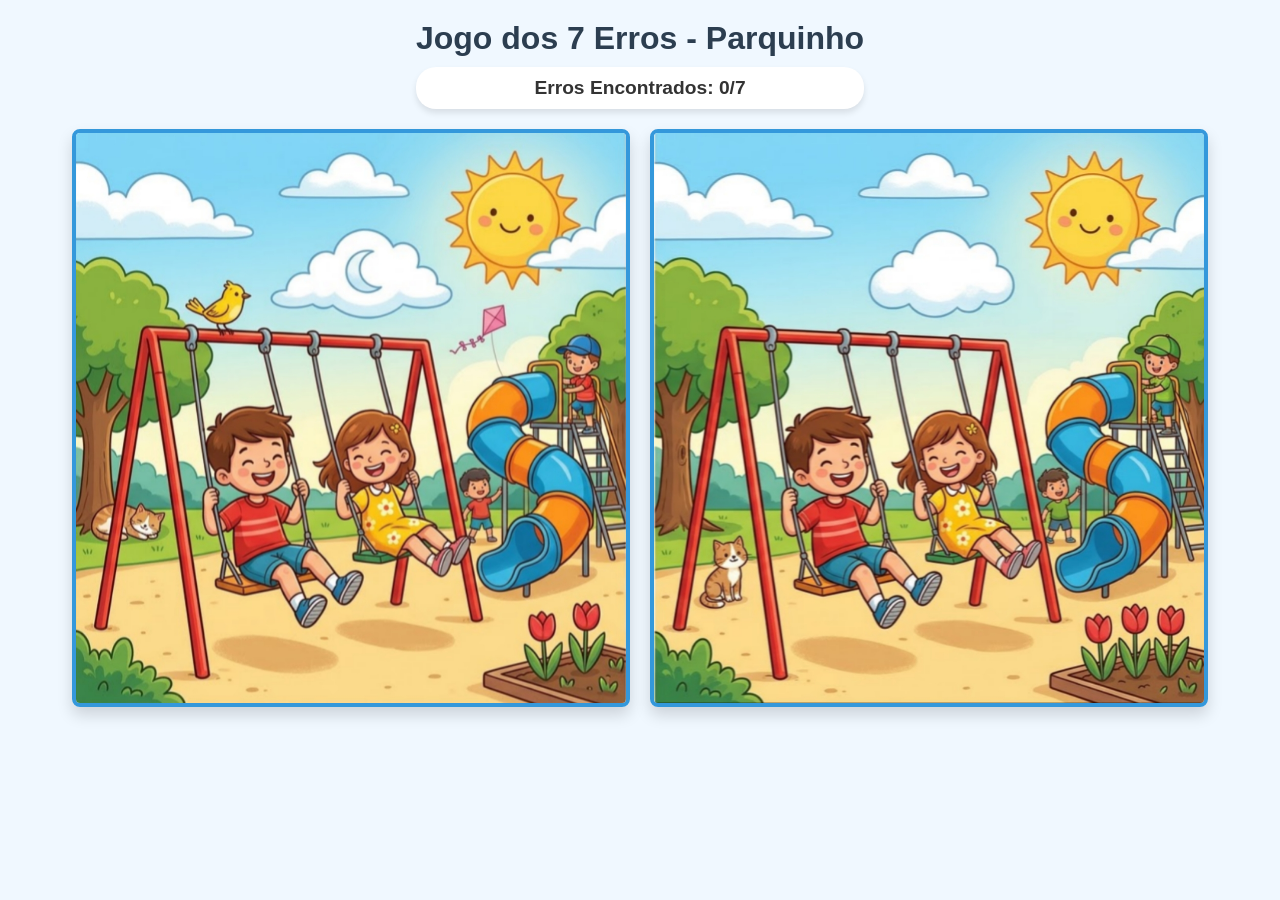
==== index.html @ 4520d987 "logica errada ainda" ====
<!DOCTYPE html>
<html lang="pt-BR">
<head>
    <meta charset="UTF-8">
    <meta name="viewport" content="width=device-width, initial-scale=1.0">
    <title>Jogo dos 7 Erros - Projeto Escolar</title>
    <link rel="stylesheet" href="CSS/style.css">
</head>
<body>

    <header>
        <h1>Jogo dos 7 Erros - Parquinho</h1>
        <div class="placar">
            <p>Erros Encontrados: <span id="contador">0</span>/7</p>
        </div>
    </header>

    <main class="container-jogo">
        <!-- Imagem Esquerda (Original) -->
        <div class="caixa-imagem" id="caixa-esquerda">
            <img src="Imagem/Esquerda.jpg" alt="Cena Original Esquerda" id="img-esquerda">
            <!-- Os marcadores vermelhos/verdes dos erros encontrados vão ser criados via JavaScript aqui -->
        </div>

        <!-- Imagem Direita (Com alterações) -->
        <div class="caixa-imagem" id="caixa-direita">
            <img src="Imagem/Direita.jpg" alt="Cena com Erros Direita" id="img-direita">
            <!-- Os marcadores vermelhos/verdes dos erros encontrados vão ser criados via JavaScript aqui -->
        </div>
    </main>

    <!-- Script carregado no final do body -->
    <script src="logica.js"></script>
</body>
</html>
---- CSS/style.css ----
/* Reset básico para remover margens padrão */
* {
    margin: 0;
    padding: 0;
    box-sizing: border-box;
    font-family: 'Segoe UI', Tahoma, Geneva, Verdana, sans-serif;
}

body {
    background-color: #f0f8ff;
    color: #333;
    display: flex;
    flex-direction: column;
    align-items: center;
    min-height: 100vh;
    padding: 20px;
}

header {
    text-align: center;
    margin-bottom: 20px;
}

h1 {
    color: #2c3e50;
    margin-bottom: 10px;
}

.placar {
    background-color: #ffffff;
    padding: 10px 20px;
    border-radius: 20px;
    box-shadow: 0 4px 6px rgba(0, 0, 0, 0.1);
    font-size: 1.2rem;
    font-weight: bold;
}

/* Alinha as duas imagens lado a lado */
.container-jogo {
    display: flex;
    flex-direction: row;
    gap: 20px;
    justify-content: center;
    align-items: center;
    max-width: 1200px;
    width: 100%;
}

/* Caixa que segura cada imagem e os círculos dos erros */
.caixa-imagem {
    position: relative; /* Importante para posicionar os marcadores de erro */
    cursor: pointer;
    border: 4px solid #3498db;
    border-radius: 8px;
    overflow: hidden;
    box-shadow: 0 8px 15px rgba(0, 0, 0, 0.15);
}

.caixa-imagem img {
    display: block;
    width: 100%;
    max-width: 550px; /* Garante que caibam duas imagens lado a lado */
    height: auto;
    user-select: none; /* Evita arrastar a imagem com o mouse */
}

/* Estilo do círculo que aparece quando acerta o erro */
.marcador-erro {
    position: absolute;
    border: 3px solid #e74c3c;
    background-color: rgba(231, 76, 60, 0.3);
    border-radius: 50%;
    transform: translate(-50%, -50%); /* Centraliza o círculo no ponto exato */
    pointer-events: none; /* Deixa o clique passar através do marcador */
    animation: pulso 0.4s ease-out;
}

@keyframes pulso {
    0% { transform: translate(-50%, -50%) scale(0.5); opacity: 0; }
    100% { transform: translate(-50%, -50%) scale(1); opacity: 1; }
}
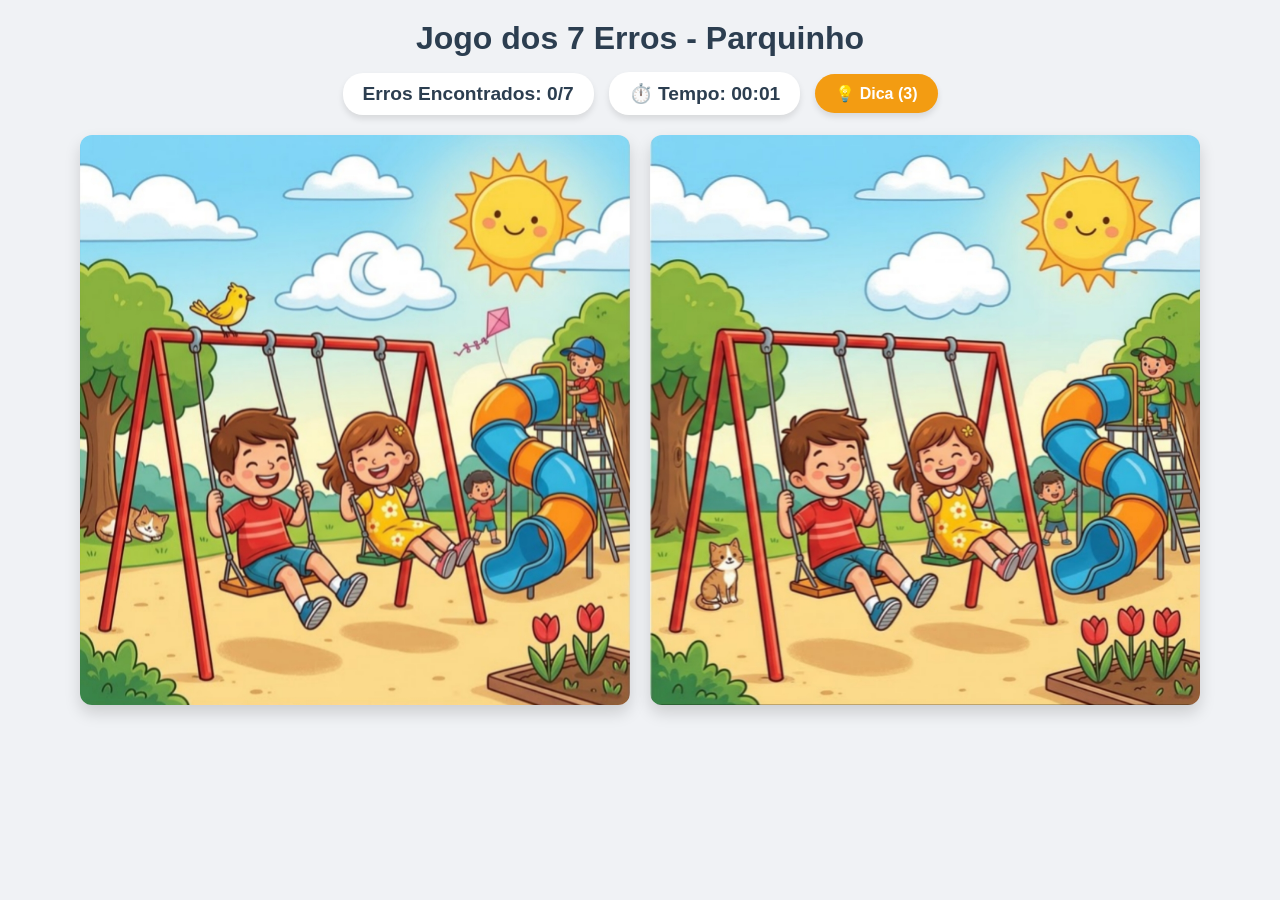
==== commit 1e66bb8a: "Deu certoo" ====
--- a/index.html
+++ b/index.html
@@ -3,33 +3,47 @@
 <head>
     <meta charset="UTF-8">
     <meta name="viewport" content="width=device-width, initial-scale=1.0">
-    <title>Jogo dos 7 Erros - Projeto Escolar</title>
+    <title>Jogo dos 7 Erros</title>
     <link rel="stylesheet" href="CSS/style.css">
 </head>
 <body>
 
     <header>
         <h1>Jogo dos 7 Erros - Parquinho</h1>
-        <div class="placar">
-            <p>Erros Encontrados: <span id="contador">0</span>/7</p>
+        <div class="painel-topo">
+            <div class="placar">
+                <p>Erros Encontrados: <span id="contador">0</span>/7</p>
+            </div>
+            <div class="cronometro">
+                <p>⏱️ Tempo: <span id="tempo">00:00</span></p>
+            </div>
+            <button id="btn-dica" onclick="usarDica()" class="btn-dica">💡 Dica (<span id="qtd-dicas">3</span>)</button>
         </div>
     </header>
 
     <main class="container-jogo">
-        <!-- Imagem Esquerda (Original) -->
-        <div class="caixa-imagem" id="caixa-esquerda">
-            <img src="Imagem/Esquerda.jpg" alt="Cena Original Esquerda" id="img-esquerda">
-            <!-- Os marcadores vermelhos/verdes dos erros encontrados vão ser criados via JavaScript aqui -->
+        <div id="caixa-esquerda" class="caixa-imagem">
+            <img src="Imagem/Esquerda.jpg" alt="Imagem Original">
         </div>
-
-        <!-- Imagem Direita (Com alterações) -->
-        <div class="caixa-imagem" id="caixa-direita">
-            <img src="Imagem/Direita.jpg" alt="Cena com Erros Direita" id="img-direita">
-            <!-- Os marcadores vermelhos/verdes dos erros encontrados vão ser criados via JavaScript aqui -->
+        
+        <div id="caixa-direita" class="caixa-imagem">
+            <img src="Imagem/Direita.jpg" alt="Imagem com Erros">
         </div>
     </main>
 
-    <!-- Script carregado no final do body -->
+    <!-- Janela Modal de Parabéns -->
+    <div id="modal-vitoria" class="modal-escondida">
+        <div class="modal-conteudo">
+            <div class="modal-icone">🎉</div>
+            <h2>Parabéns!</h2>
+            <p>Encontraste todos os 7 erros do jogo!</p>
+            <button onclick="reiniciarJogo()" class="btn-reiniciar">Jogar Novamente</button>
+        </div>
+    </div>
+
+    <!-- Canvas para os Confetes -->
+    <canvas id="canvas-confetes"></canvas>
+
     <script src="logica.js"></script>
 </body>
 </html>
--- a/CSS/style.css
+++ b/CSS/style.css
@@ -1,4 +1,3 @@
-/* Reset básico para remover margens padrão */
 * {
     margin: 0;
     padding: 0;
@@ -7,7 +6,7 @@
 }
 
 body {
-    background-color: #f0f8ff;
+    background-color: #f0f2f5;
     color: #333;
     display: flex;
     flex-direction: column;
@@ -23,59 +22,183 @@
 
 h1 {
     color: #2c3e50;
-    margin-bottom: 10px;
-}
-
-.placar {
+    margin-bottom: 15px;
+}
+
+.painel-topo {
+    display: flex;
+    gap: 15px;
+    align-items: center;
+    justify-content: center;
+    flex-wrap: wrap;
+}
+
+.placar, .cronometro {
     background-color: #ffffff;
     padding: 10px 20px;
     border-radius: 20px;
     box-shadow: 0 4px 6px rgba(0, 0, 0, 0.1);
     font-size: 1.2rem;
     font-weight: bold;
-}
-
-/* Alinha as duas imagens lado a lado */
+    color: #2c3e50;
+}
+
+.btn-dica {
+    background-color: #f39c12;
+    color: white;
+    border: none;
+    padding: 10px 20px;
+    font-size: 1rem;
+    font-weight: bold;
+    border-radius: 20px;
+    cursor: pointer;
+    box-shadow: 0 4px 6px rgba(0, 0, 0, 0.1);
+    transition: background-color 0.2s, transform 0.1s;
+}
+
+.btn-dica:hover {
+    background-color: #d35400;
+    transform: scale(1.05);
+}
+
+.btn-dica:disabled {
+    background-color: #bdc3c7;
+    cursor: not-allowed;
+    transform: none;
+}
+
+/* Área das Imagens */
 .container-jogo {
     display: flex;
-    flex-direction: row;
     gap: 20px;
     justify-content: center;
+    max-width: 1200px;
+    width: 100%;
+}
+
+.caixa-imagem {
+    position: relative;
+    flex: 1;
+    max-width: 550px;
+    border-radius: 12px;
+    overflow: hidden;
+    box-shadow: 0 8px 16px rgba(0, 0, 0, 0.15);
+    cursor: crosshair;
+}
+
+.caixa-imagem img {
+    width: 100%;
+    height: auto;
+    display: block;
+    user-select: none;
+}
+
+/* Bolinha Vermelha do Erro Encontrado */
+.marcador-erro {
+    border: 3px solid #e74c3c;
+    border-radius: 50%;
+    box-shadow: 0 0 10px rgba(231, 76, 60, 0.8), inset 0 0 10px rgba(231, 76, 60, 0.5);
+    animation: surgimento 0.3s ease-out;
+}
+
+@keyframes surgimento {
+    0% { transform: translate(-50%, -50%) scale(0); }
+    80% { transform: translate(-50%, -50%) scale(1.2); }
+    100% { transform: translate(-50%, -50%) scale(1); }
+}
+
+/* Efeito Amarelo Piscante da Dica */
+.marcador-dica {
+    position: absolute;
+    border: 3px dashed #f1c40f;
+    background-color: rgba(241, 196, 15, 0.4);
+    border-radius: 50%;
+    transform: translate(-50%, -50%);
+    pointer-events: none;
+    animation: piscar 1s infinite alternate;
+}
+
+@keyframes piscar {
+    0% { transform: translate(-50%, -50%) scale(0.9); opacity: 0.6; }
+    100% { transform: translate(-50%, -50%) scale(1.2); opacity: 1; }
+}
+
+/* Modal de Vitória */
+.modal-escondida {
+    display: none;
+    position: fixed;
+    top: 0;
+    left: 0;
+    width: 100%;
+    height: 100%;
+    background: rgba(0, 0, 0, 0.6);
+    backdrop-filter: blur(4px);
+    justify-content: center;
     align-items: center;
-    max-width: 1200px;
-    width: 100%;
-}
-
-/* Caixa que segura cada imagem e os círculos dos erros */
-.caixa-imagem {
-    position: relative; /* Importante para posicionar os marcadores de erro */
+    z-index: 100;
+}
+
+.modal-escondida.ativa {
+    display: flex;
+}
+
+.modal-conteudo {
+    background: #ffffff;
+    padding: 30px 40px;
+    border-radius: 20px;
+    text-align: center;
+    box-shadow: 0 15px 30px rgba(0, 0, 0, 0.3);
+    animation: popup 0.4s cubic-bezier(0.175, 0.885, 0.32, 1.275);
+    max-width: 90%;
+    width: 400px;
+}
+
+.modal-icone {
+    font-size: 3.5rem;
+    margin-bottom: 10px;
+}
+
+.modal-conteudo h2 {
+    color: #2c3e50;
+    font-size: 2rem;
+    margin-bottom: 10px;
+}
+
+.modal-conteudo p {
+    color: #555;
+    font-size: 1.1rem;
+    margin-bottom: 25px;
+}
+
+.btn-reiniciar {
+    background: linear-gradient(135deg, #2ecc71, #27ae60);
+    color: white;
+    border: none;
+    padding: 12px 28px;
+    font-size: 1.1rem;
+    font-weight: bold;
+    border-radius: 50px;
     cursor: pointer;
-    border: 4px solid #3498db;
-    border-radius: 8px;
-    overflow: hidden;
-    box-shadow: 0 8px 15px rgba(0, 0, 0, 0.15);
-}
-
-.caixa-imagem img {
-    display: block;
-    width: 100%;
-    max-width: 550px; /* Garante que caibam duas imagens lado a lado */
-    height: auto;
-    user-select: none; /* Evita arrastar a imagem com o mouse */
-}
-
-/* Estilo do círculo que aparece quando acerta o erro */
-.marcador-erro {
-    position: absolute;
-    border: 3px solid #e74c3c;
-    background-color: rgba(231, 76, 60, 0.3);
-    border-radius: 50%;
-    transform: translate(-50%, -50%); /* Centraliza o círculo no ponto exato */
-    pointer-events: none; /* Deixa o clique passar através do marcador */
-    animation: pulso 0.4s ease-out;
-}
-
-@keyframes pulso {
-    0% { transform: translate(-50%, -50%) scale(0.5); opacity: 0; }
-    100% { transform: translate(-50%, -50%) scale(1); opacity: 1; }
+    box-shadow: 0 4px 12px rgba(46, 204, 113, 0.4);
+    transition: transform 0.2s, box-shadow 0.2s;
+}
+
+.btn-reiniciar:hover {
+    transform: translateY(-2px);
+    box-shadow: 0 6px 15px rgba(46, 204, 113, 0.5);
+}
+
+#canvas-confetes {
+    position: fixed;
+    top: 0;
+    left: 0;
+    width: 100%;
+    height: 100%;
+    pointer-events: none;
+    z-index: 99;
+}
+
+@keyframes popup {
+    0% { transform: scale(0.5); opacity: 0; }
+    100% { transform: scale(1); opacity: 1; }
 }
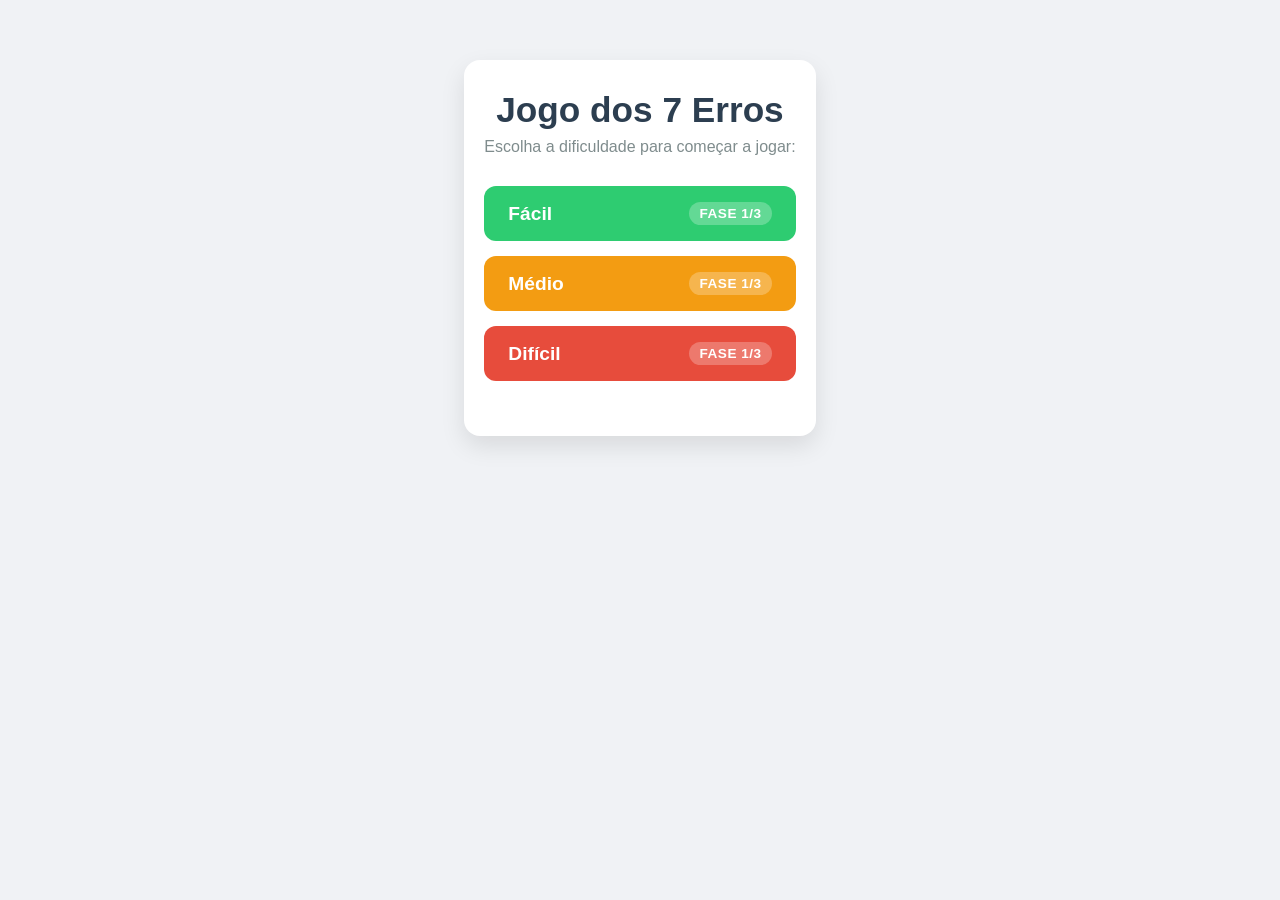
==== commit d9a7a355: "up" ====
--- a/index.html
+++ b/index.html
@@ -3,47 +3,32 @@
 <head>
     <meta charset="UTF-8">
     <meta name="viewport" content="width=device-width, initial-scale=1.0">
-    <title>Jogo dos 7 Erros</title>
+    <title>Jogo dos 7 Erros - Menu</title>
     <link rel="stylesheet" href="CSS/style.css">
 </head>
 <body>
 
-    <header>
-        <h1>Jogo dos 7 Erros - Parquinho</h1>
-        <div class="painel-topo">
-            <div class="placar">
-                <p>Erros Encontrados: <span id="contador">0</span>/7</p>
-            </div>
-            <div class="cronometro">
-                <p>⏱️ Tempo: <span id="tempo">00:00</span></p>
-            </div>
-            <button id="btn-dica" onclick="usarDica()" class="btn-dica">💡 Dica (<span id="qtd-dicas">3</span>)</button>
-        </div>
-    </header>
+  <main class="container-menu">
+    <h1 class="titulo-menu">Jogo dos 7 Erros</h1>
+    <p class="subtitulo-menu">Escolha a dificuldade para começar a jogar:</p>
 
-    <main class="container-jogo">
-        <div id="caixa-esquerda" class="caixa-imagem">
-            <img src="Imagem/Esquerda.jpg" alt="Imagem Original">
-        </div>
-        
-        <div id="caixa-direita" class="caixa-imagem">
-            <img src="Imagem/Direita.jpg" alt="Imagem com Erros">
-        </div>
-    </main>
+    <div class="menu-niveis">
+        <a href="facil.html" class="btn-nivel btn-facil">
+            <span>Fácil</span>
+            <span class="badge-nivel">Fase 1/3</span>
+        </a>
 
-    <!-- Janela Modal de Parabéns -->
-    <div id="modal-vitoria" class="modal-escondida">
-        <div class="modal-conteudo">
-            <div class="modal-icone">🎉</div>
-            <h2>Parabéns!</h2>
-            <p>Encontraste todos os 7 erros do jogo!</p>
-            <button onclick="reiniciarJogo()" class="btn-reiniciar">Jogar Novamente</button>
+        <a href="medio.html" class="btn-nivel btn-medio">
+            <span>Médio</span>
+            <span class="badge-nivel">Fase 1/3</span>
+        </a>
+
+        <div class="btn-nivel btn-dificil" aria-disabled="true">
+            <span>Difícil</span>
+            <span class="badge-nivel">Fase 1/3</span>
         </div>
     </div>
+</main>
 
-    <!-- Canvas para os Confetes -->
-    <canvas id="canvas-confetes"></canvas>
-
-    <script src="logica.js"></script>
 </body>
 </html>
--- a/CSS/style.css
+++ b/CSS/style.css
@@ -1,3 +1,4 @@
+/* Reset Global */
 * {
     margin: 0;
     padding: 0;
@@ -15,6 +16,84 @@
     padding: 20px;
 }
 
+/* Container Principal do Menu */
+.container-menu {
+    max-width: 600px;
+    margin: 40px auto;
+    padding: 30px 20px;
+    background-color: #ffffff;
+    border-radius: 16px;
+    box-shadow: 0 10px 25px rgba(0, 0, 0, 0.1);
+    text-align: center;
+}
+
+/* Título e Subtítulo */
+.titulo-menu {
+    font-size: 2.2rem;
+    color: #2c3e50;
+    margin-bottom: 8px;
+    font-weight: 700;
+}
+
+.subtitulo-menu {
+    font-size: 1rem;
+    color: #7f8c8d;
+    margin-bottom: 30px;
+}
+
+/* Grupo de Botões dos Níveis */
+.menu-niveis {
+    display: flex;
+    flex-direction: column;
+    gap: 15px;
+    margin-bottom: 25px;
+}
+
+/* Estilo Base dos Botões de Nível */
+.btn-nivel {
+    display: flex;
+    align-items: center;
+    justify-content: space-between;
+    padding: 16px 24px;
+    border-radius: 12px;
+    text-decoration: none;
+    color: #ffffff;
+    font-size: 1.2rem;
+    font-weight: 600;
+    transition: transform 0.2s ease, box-shadow 0.2s ease;
+}
+
+.btn-nivel:hover {
+    transform: translateY(-3px);
+    box-shadow: 0 6px 15px rgba(0, 0, 0, 0.15);
+}
+
+.btn-nivel:active {
+    transform: translateY(0);
+}
+
+.btn-facil {
+    background-color: #2ecc71;
+}
+
+.btn-medio {
+    background-color: #f39c12;
+}
+
+.btn-dificil {
+    background-color: #e74c3c;
+}
+
+.badge-nivel {
+    font-size: 0.85rem;
+    background-color: rgba(255, 255, 255, 0.25);
+    padding: 4px 10px;
+    border-radius: 20px;
+    text-transform: uppercase;
+    letter-spacing: 0.5px;
+}
+
+/* Cabeçalho do Jogo */
 header {
     text-align: center;
     margin-bottom: 20px;
@@ -67,12 +146,37 @@
     transform: none;
 }
 
-/* Área das Imagens */
+.btn-voltar {
+    display: inline-flex;
+    position: absolute;
+    margin-left: 40%;
+    gap: 6px;
+    background-color: #3498db;
+    color: #ffffff;
+    text-decoration: none;
+    font-weight: 700;
+    font-size: 0.95rem;
+    padding: 10px 18px;
+    border-radius: 25px;
+    transition: all 0.2s ease;
+}
+
+/* Área Principal das Duplas */
 .container-jogo {
     display: flex;
+    flex-direction: column;
+    gap: 40px;
+    align-items: center;
+    width: 100%;
+    max-width: 1200px;
+}
+
+.dupla-jogo {
+    display: flex;
+    flex-direction: row;
+    justify-content: center;
+    align-items: center;
     gap: 20px;
-    justify-content: center;
-    max-width: 1200px;
     width: 100%;
 }
 
@@ -93,11 +197,16 @@
     user-select: none;
 }
 
-/* Bolinha Vermelha do Erro Encontrado */
+/* Marcadores dos Erros */
 .marcador-erro {
+    position: absolute;
+    width: 40px;
+    height: 40px;
+    transform: translate(-50%, -50%);
     border: 3px solid #e74c3c;
     border-radius: 50%;
     box-shadow: 0 0 10px rgba(231, 76, 60, 0.8), inset 0 0 10px rgba(231, 76, 60, 0.5);
+    pointer-events: none;
     animation: surgimento 0.3s ease-out;
 }
 
@@ -110,6 +219,8 @@
 /* Efeito Amarelo Piscante da Dica */
 .marcador-dica {
     position: absolute;
+    width: 48px;
+    height: 48px;
     border: 3px dashed #f1c40f;
     background-color: rgba(241, 196, 15, 0.4);
     border-radius: 50%;
